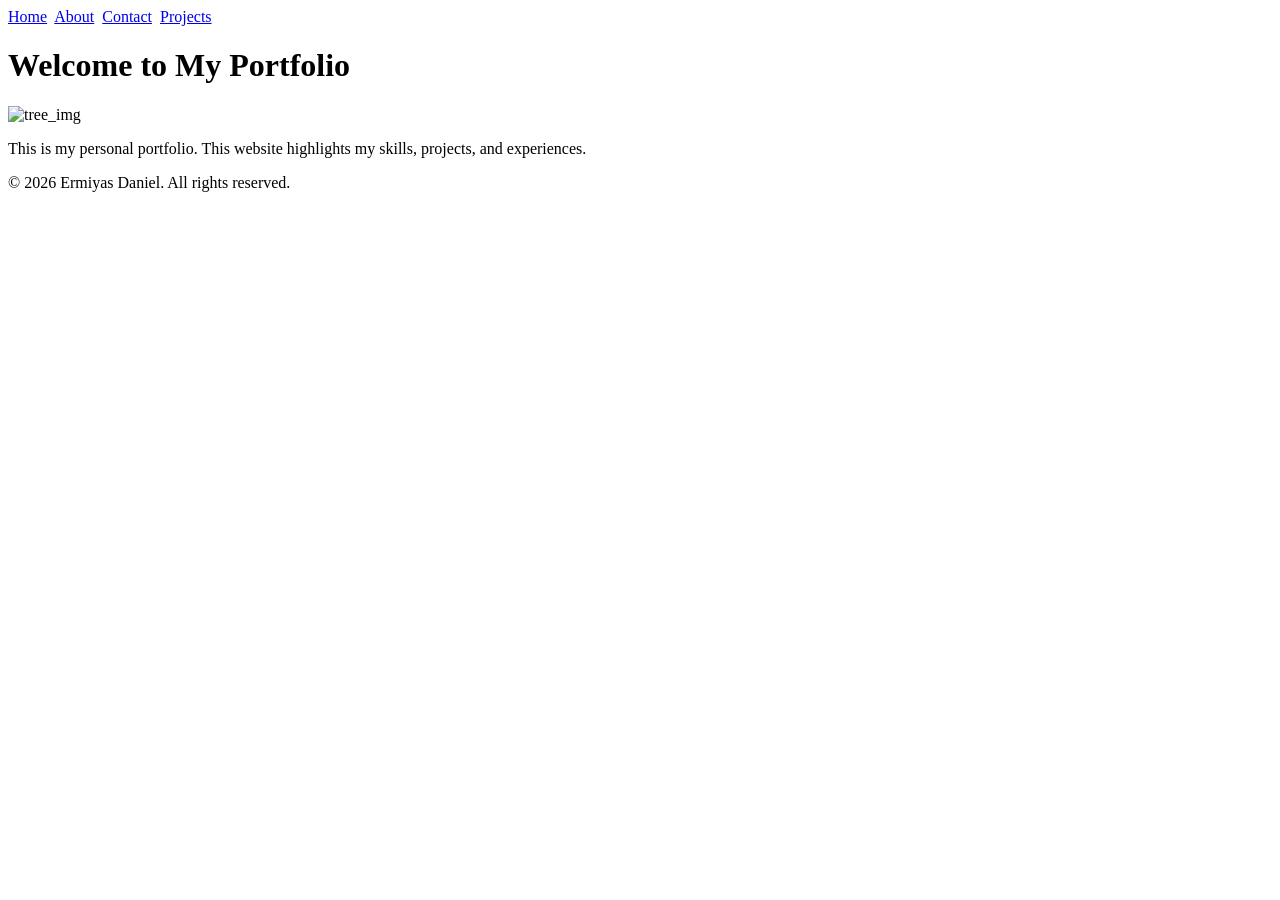
==== Home/landing/index.html @ 217bb87c "move all file to Home/Landing" ====
<!DOCTYPE html>
<html lang="en">
  <head>
    <meta charset="UTF-8" />
    <meta name="viewport" content="width=device-width, initial-scale=1.0" />
    <title>Personal Portfolio Website</title>
  </head>
  <body>
    <header>
      <nav>
        <a href="index.html">Home</a>&nbsp; <a href="about.html">About</a>&nbsp;
        <a href="contact.html">Contact</a>&nbsp;
        <a href="projects.html">Projects</a>
      </nav>
    </header>
    <main>
      <h1>Welcome to My Portfolio</h1>
      <img
        src="../images/download (22).jpeg"
        alt="tree_img"
        width="400px"
        height="200px"
      />
      <p>
        This is my personal portfolio. This website highlights my skills,
        projects, and experiences.
      </p>
    </main>
    <footer>
      <p>&copy; 2026 Ermiyas Daniel. All rights reserved.</p>
    </footer>
  </body>
</html>
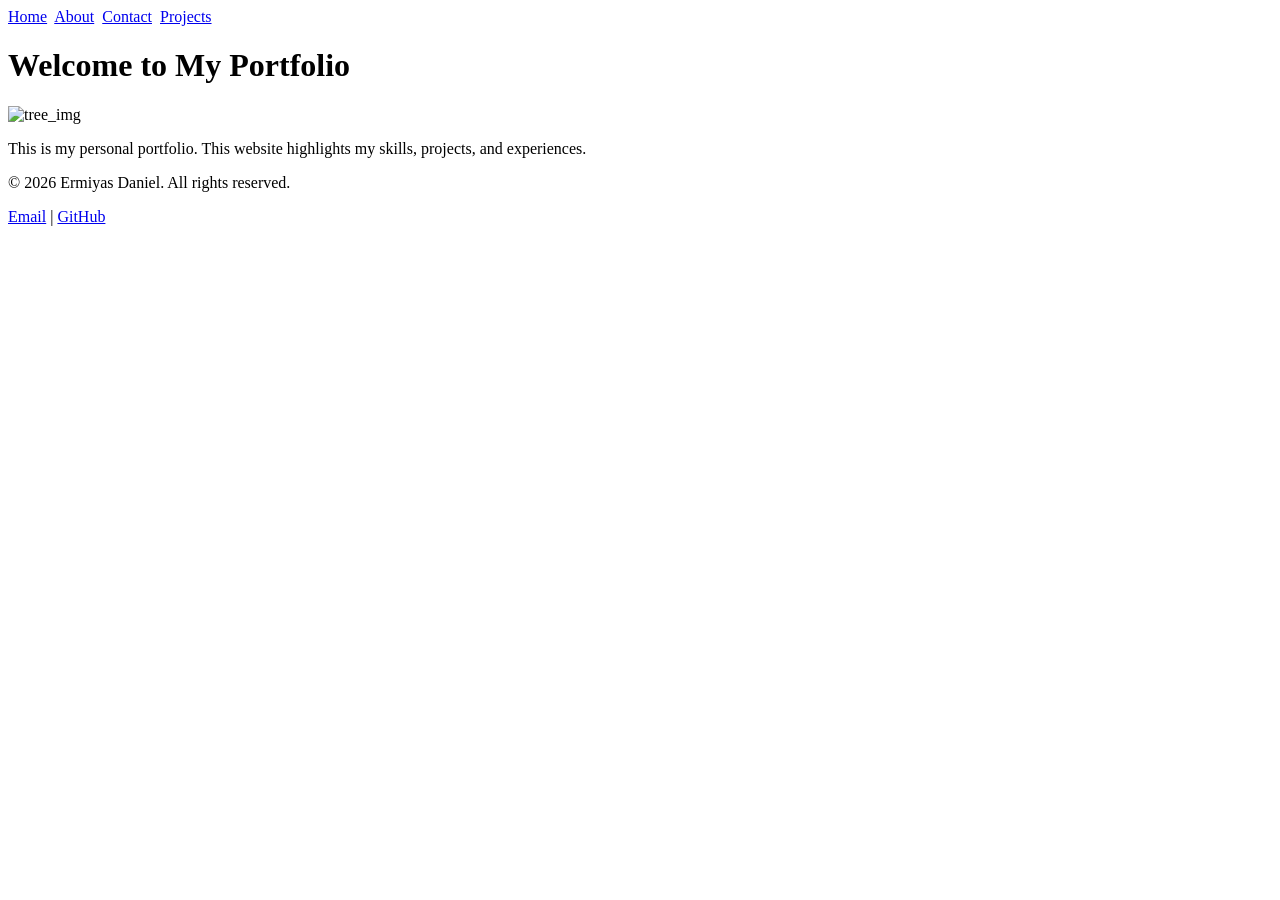
==== commit cda13368: "add image in html pages" ====
--- a/Home/landing/index.html
+++ b/Home/landing/index.html
@@ -16,7 +16,7 @@
     <main>
       <h1>Welcome to My Portfolio</h1>
       <img
-        src="../images/download (22).jpeg"
+        src="images/person-front-computer-working-html.jpg"
         alt="tree_img"
         width="400px"
         height="200px"
@@ -28,6 +28,14 @@
     </main>
     <footer>
       <p>&copy; 2026 Ermiyas Daniel. All rights reserved.</p>
+
+      <p>
+        <a href="mailto:ermiyasdaniel619@gmail.com">Email</a> |
+
+        <a href="https://github.com/ermiyasdaniel619volkswagon" target="_blank"
+          >GitHub</a
+        >
+      </p>
     </footer>
   </body>
 </html>
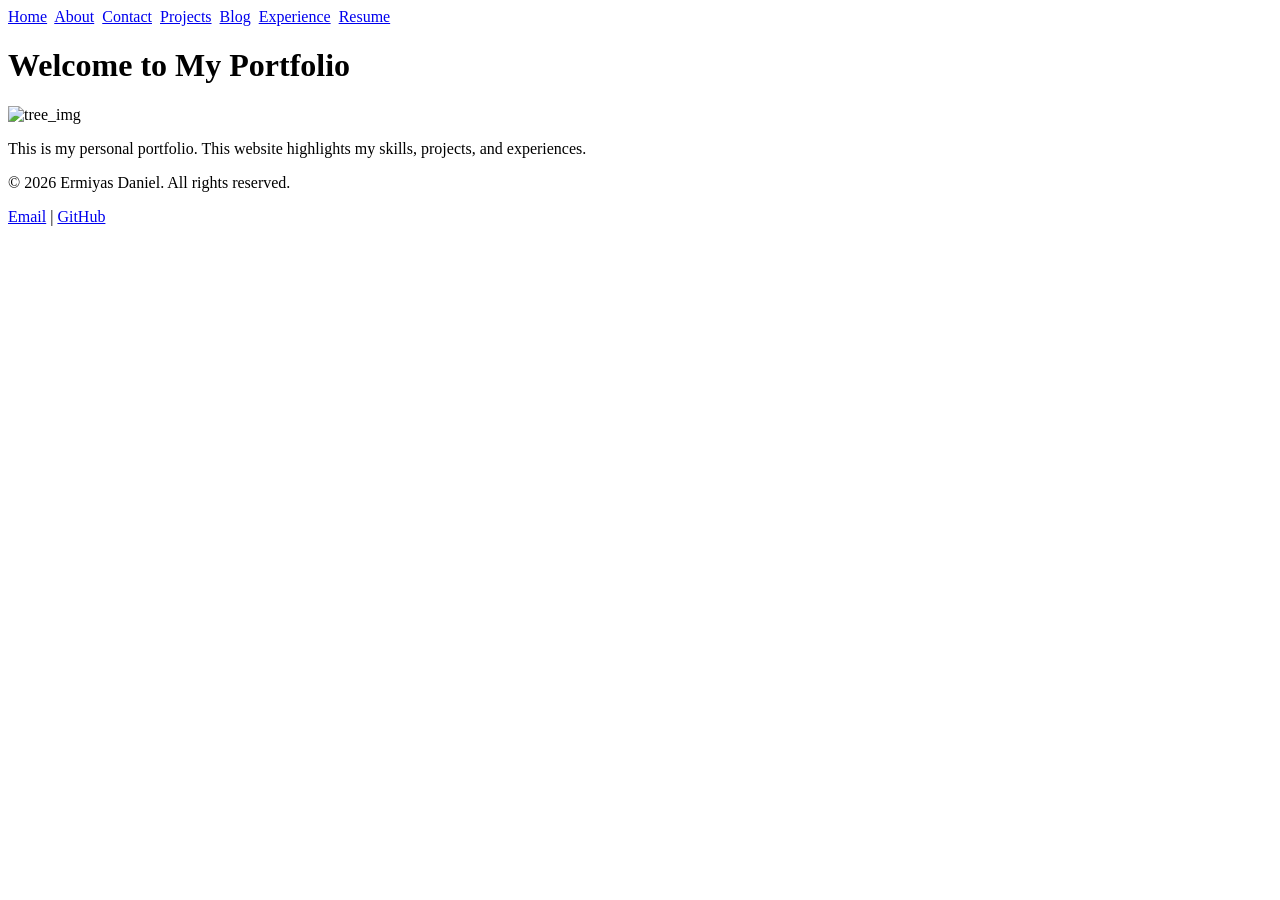
==== commit 4cb1524c: "add 3 additional pages to the Homme/Landing" ====
--- a/Home/landing/index.html
+++ b/Home/landing/index.html
@@ -10,7 +10,10 @@
       <nav>
         <a href="index.html">Home</a>&nbsp; <a href="about.html">About</a>&nbsp;
         <a href="contact.html">Contact</a>&nbsp;
-        <a href="projects.html">Projects</a>
+        <a href="projects.html">Projects</a>&nbsp;
+        <a href="blog.html">Blog</a>&nbsp;
+        <a href="experience.html">Experience</a>&nbsp;
+        <a href="resume.html">Resume</a>
       </nav>
     </header>
     <main>
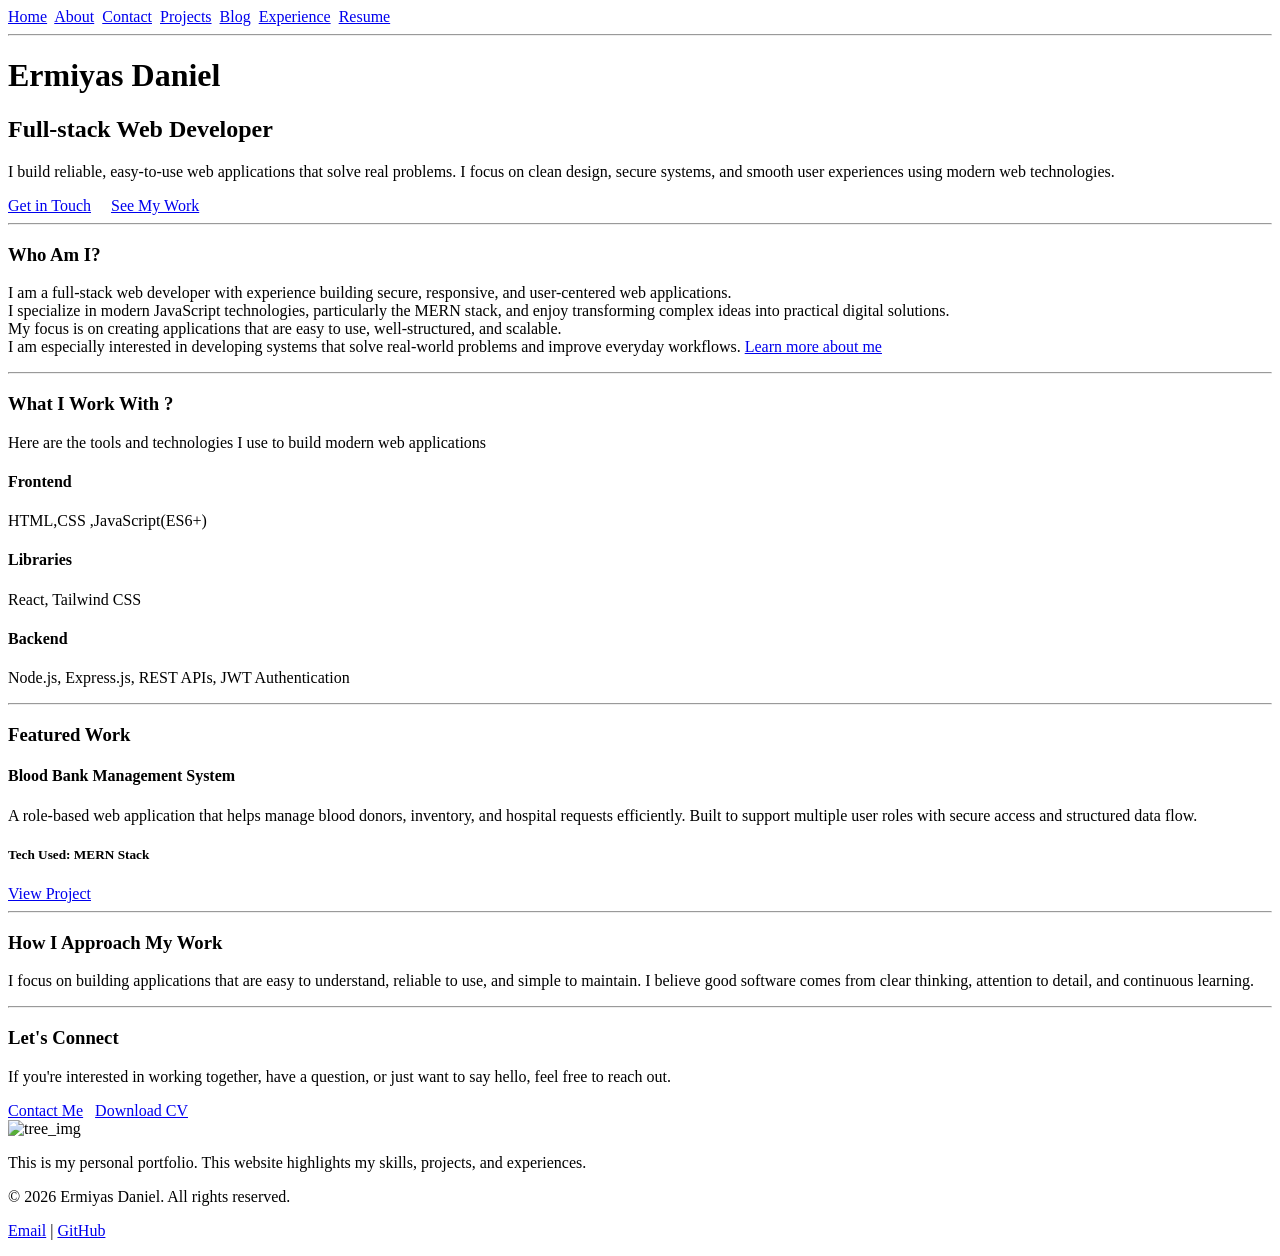
==== commit 0c6cf16b: "Update index.html with additional content for overall site overview" ====
--- a/Home/landing/index.html
+++ b/Home/landing/index.html
@@ -17,7 +17,83 @@
       </nav>
     </header>
     <main>
-      <h1>Welcome to My Portfolio</h1>
+      <hr />
+      <div>
+        <h1>Ermiyas Daniel</h1>
+        <h2>Full-stack Web Developer</h2>
+        <p>
+          I build reliable, easy-to-use web applications that solve real
+          problems. I focus on clean design, secure systems, and smooth user
+          experiences using modern web technologies.
+        </p>
+        <nav>
+          <a href="contact.html">Get in Touch</a> &nbsp; &nbsp;
+          <a href="projects.html">See My Work</a> <br />
+        </nav>
+      </div>
+      <hr />
+      <div>
+        <h3>Who Am I?</h3>
+        <p>
+          I am a full-stack web developer with experience building secure,
+          responsive, and user-centered web applications. <br />
+          I specialize in modern JavaScript technologies, particularly the MERN
+          stack, and enjoy transforming complex ideas into practical digital
+          solutions. <br />
+          My focus is on creating applications that are easy to use,
+          well-structured, and scalable. <br />
+          I am especially interested in developing systems that solve real-world
+          problems and improve everyday workflows.
+          <a href="about.html">Learn more about me </a>
+        </p>
+      </div>
+      <hr />
+      <div>
+        <h3>What I Work With ?</h3>
+        <p>
+          Here are the tools and technologies I use to build modern web
+          applications
+        </p>
+        <h4>Frontend</h4>
+        <p>HTML,CSS ,JavaScript(ES6+)</p>
+        <h4>Libraries</h4>
+        <p>React, Tailwind CSS</p>
+        <h4>Backend</h4>
+        <p>Node.js, Express.js, REST APIs, JWT Authentication</p>
+      </div>
+      <hr />
+      <div>
+        <h3>Featured Work</h3>
+        <h4>Blood Bank Management System</h4>
+        <p>
+          A role-based web application that helps manage blood donors,
+          inventory, and hospital requests efficiently. Built to support
+          multiple user roles with secure access and structured data flow.
+        </p>
+        <h5>Tech Used: MERN Stack</h5>
+        <a href="https://github.com/CarbonErmiyasdaniel/FINAL_PROJECT"
+          >View Project</a
+        >
+        <hr />
+      </div>
+      <div>
+        <h3>How I Approach My Work</h3>
+        <p>
+          I focus on building applications that are easy to understand, reliable
+          to use, and simple to maintain. I believe good software comes from
+          clear thinking, attention to detail, and continuous learning.
+        </p>
+      </div>
+      <hr />
+      <div>
+        <h3>Let's Connect</h3>
+        <p>
+          If you're interested in working together, have a question, or just
+          want to say hello, feel free to reach out.
+        </p>
+        <a href="contact.html">Contact Me</a> &nbsp;
+        <a href="#">Download CV</a>
+      </div>
       <img
         src="images/person-front-computer-working-html.jpg"
         alt="tree_img"
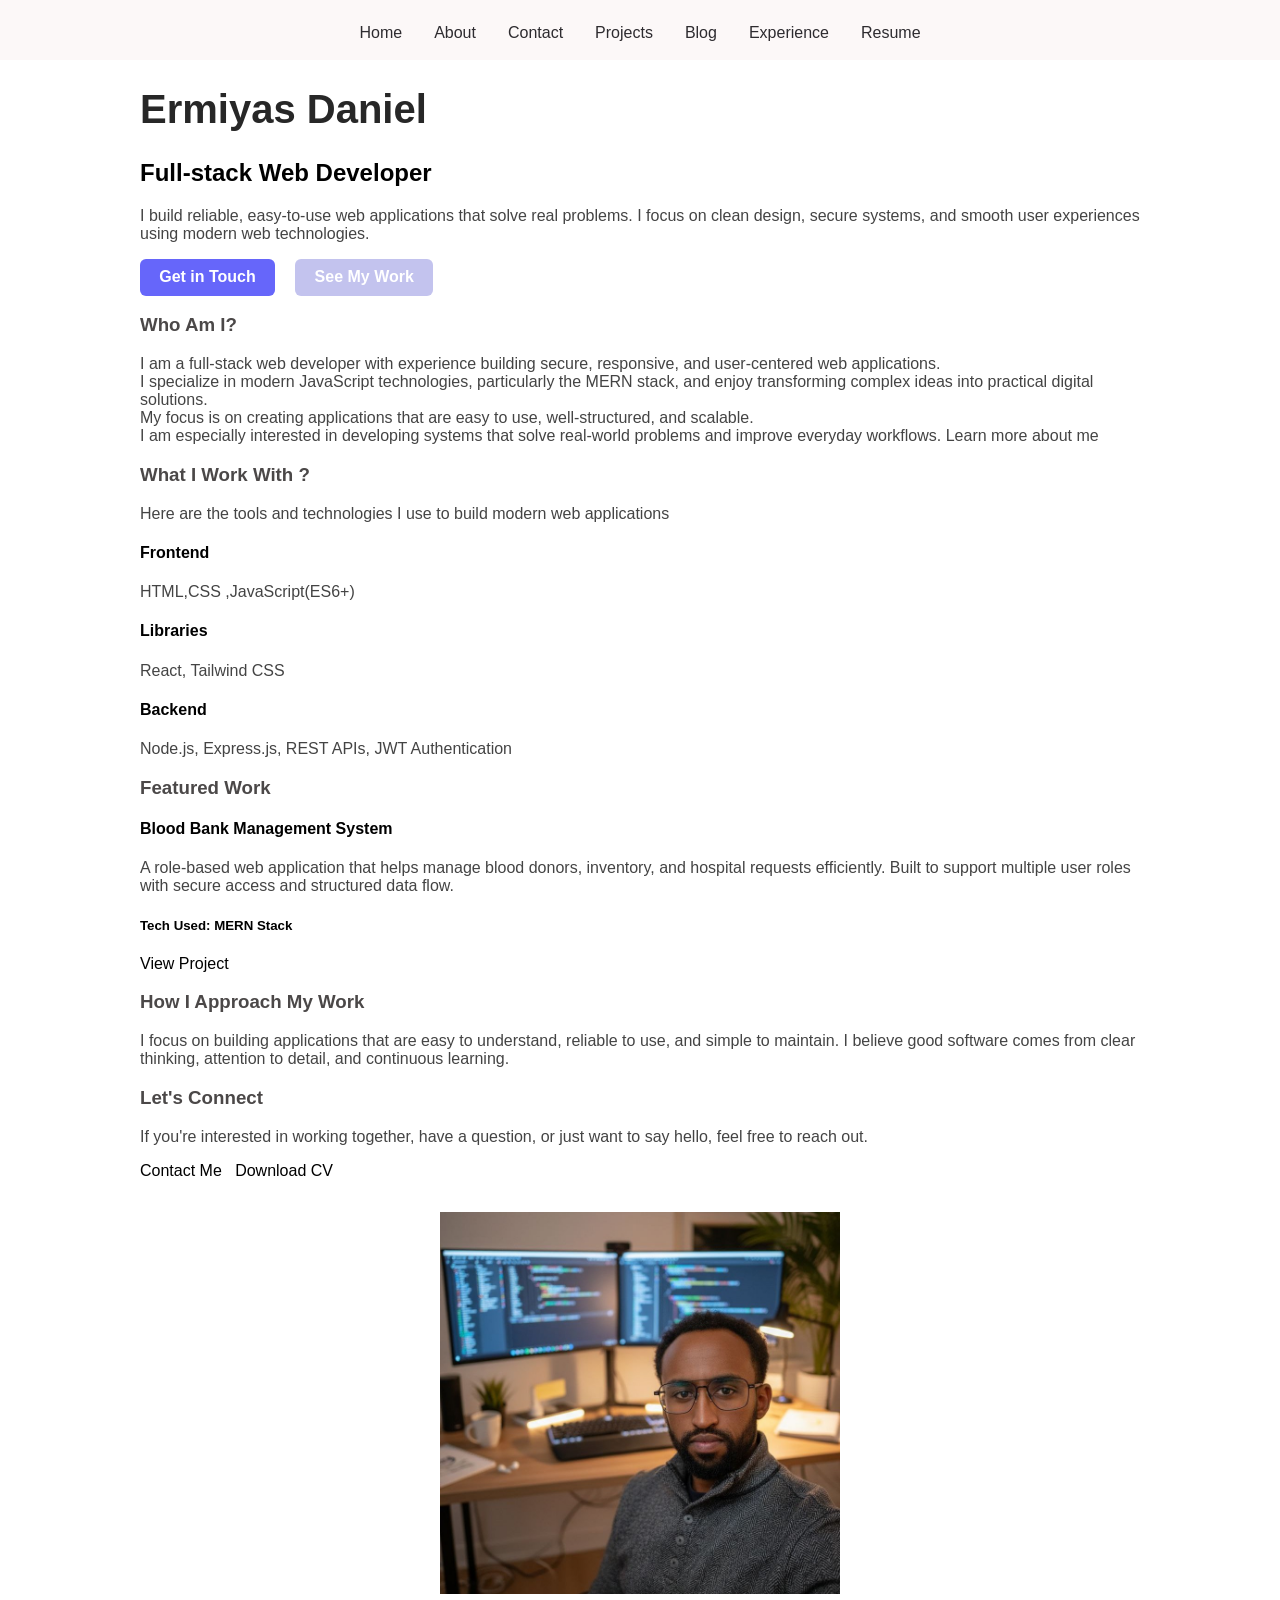
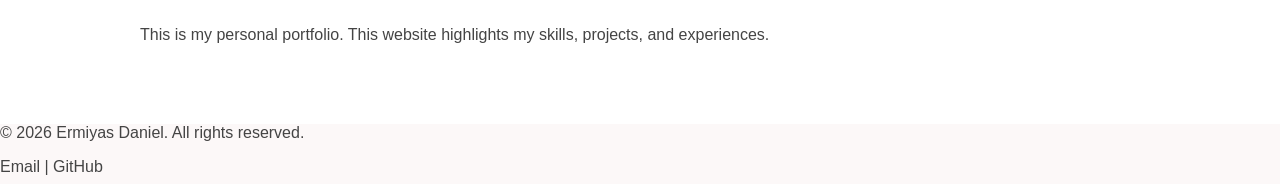
==== commit 729afe55: "style the pages  by give common style for the footer and header navigation" ====
--- a/Home/landing/index.html
+++ b/Home/landing/index.html
@@ -4,20 +4,21 @@
     <meta charset="UTF-8" />
     <meta name="viewport" content="width=device-width, initial-scale=1.0" />
     <title>Personal Portfolio Website</title>
+    <link rel="stylesheet" href="css/style.css" />
   </head>
   <body>
     <header>
-      <nav>
-        <a href="index.html">Home</a>&nbsp; <a href="about.html">About</a>&nbsp;
-        <a href="contact.html">Contact</a>&nbsp;
-        <a href="projects.html">Projects</a>&nbsp;
-        <a href="blog.html">Blog</a>&nbsp;
-        <a href="experience.html">Experience</a>&nbsp;
+      <nav class="nav-links">
+        <a href="index.html">Home</a>
+        <a href="about.html">About</a>
+        <a href="contact.html">Contact</a>
+        <a href="projects.html">Projects</a>
+        <a href="blog.html">Blog</a>
+        <a href="experience.html">Experience</a>
         <a href="resume.html">Resume</a>
       </nav>
     </header>
     <main>
-      <hr />
       <div>
         <h1>Ermiyas Daniel</h1>
         <h2>Full-stack Web Developer</h2>
@@ -27,11 +28,12 @@
           experiences using modern web technologies.
         </p>
         <nav>
-          <a href="contact.html">Get in Touch</a> &nbsp; &nbsp;
-          <a href="projects.html">See My Work</a> <br />
+          <a href="contact.html" class="btn btn-primary">Get in Touch</a>
+          <a href="projects.html" class="btn btn-secondary">See My Work</a>
+          <br />
         </nav>
       </div>
-      <hr />
+
       <div>
         <h3>Who Am I?</h3>
         <p>
@@ -47,7 +49,7 @@
           <a href="about.html">Learn more about me </a>
         </p>
       </div>
-      <hr />
+
       <div>
         <h3>What I Work With ?</h3>
         <p>
@@ -61,7 +63,7 @@
         <h4>Backend</h4>
         <p>Node.js, Express.js, REST APIs, JWT Authentication</p>
       </div>
-      <hr />
+
       <div>
         <h3>Featured Work</h3>
         <h4>Blood Bank Management System</h4>
@@ -74,7 +76,6 @@
         <a href="https://github.com/CarbonErmiyasdaniel/FINAL_PROJECT"
           >View Project</a
         >
-        <hr />
       </div>
       <div>
         <h3>How I Approach My Work</h3>
@@ -84,7 +85,7 @@
           clear thinking, attention to detail, and continuous learning.
         </p>
       </div>
-      <hr />
+
       <div>
         <h3>Let's Connect</h3>
         <p>
@@ -94,12 +95,14 @@
         <a href="contact.html">Contact Me</a> &nbsp;
         <a href="#">Download CV</a>
       </div>
+
       <img
-        src="images/person-front-computer-working-html.jpg"
+        src="assets/images/personal_pic.jpg"
         alt="tree_img"
         width="400px"
         height="200px"
       />
+
       <p>
         This is my personal portfolio. This website highlights my skills,
         projects, and experiences.
--- a/Home/landing/css/style.css
+++ b/Home/landing/css/style.css
@@ -0,0 +1,95 @@
+body {
+  font-family: Arial, sans-serif;
+  margin: 0;
+  padding: 0;
+}
+
+h1 {
+  font-size: 2.5rem;
+  color: #272727;
+}
+h2 {
+  font-size: 1.5rem;
+}
+h3 {
+  color: rgb(75, 72, 72);
+}
+p {
+  color: #444;
+}
+
+main {
+  max-width: 1000px;
+  margin: auto;
+  padding: 3rem;
+  padding-top: 60px;
+}
+img {
+  max-width: 100%;
+  height: auto;
+  display: block;
+  margin: 2rem auto;
+}
+
+a {
+  text-decoration: none;
+  color: inherit;
+}
+
+header {
+  position: fixed;
+  background-color: rgb(252, 248, 248);
+  width: 100%;
+  height: 60px;
+  justify-content: center;
+  text-align: center;
+}
+header nav {
+  max-width: 1000px;
+  margin: 0 auto;
+  padding: 1.5rem 2.5rem;
+  display: flex;
+  gap: 2rem;
+  justify-content: center;
+  text-align: center;
+}
+header nav a {
+  font-weight: 500;
+  color: rgb(45, 43, 47);
+}
+header nav a:hover {
+  color: aqua;
+}
+main nav a {
+  display: inline-block;
+  margin-right: 1rem;
+  font-weight: 600;
+  color: #0077cc;
+}
+.btn {
+  display: inline-block;
+  padding: 0.6rem 1.2rem;
+  border-radius: 6px;
+  font-weight: 600;
+  transition: background-color 0.2s ease, color 0.2s ease;
+}
+
+.btn-primary {
+  background-color: rgb(102, 102, 250);
+  color: #fff;
+}
+.btn-secondary {
+  background-color: rgb(195, 195, 238);
+  color: #fff;
+}
+.btn-primary:hover {
+  background-color: yellowgreen;
+}
+.btn-secondary:hover {
+  background-color: #fff;
+}
+footer {
+  background-color: rgb(252, 248, 248);
+  width: 100%;
+  height: 60px;
+}
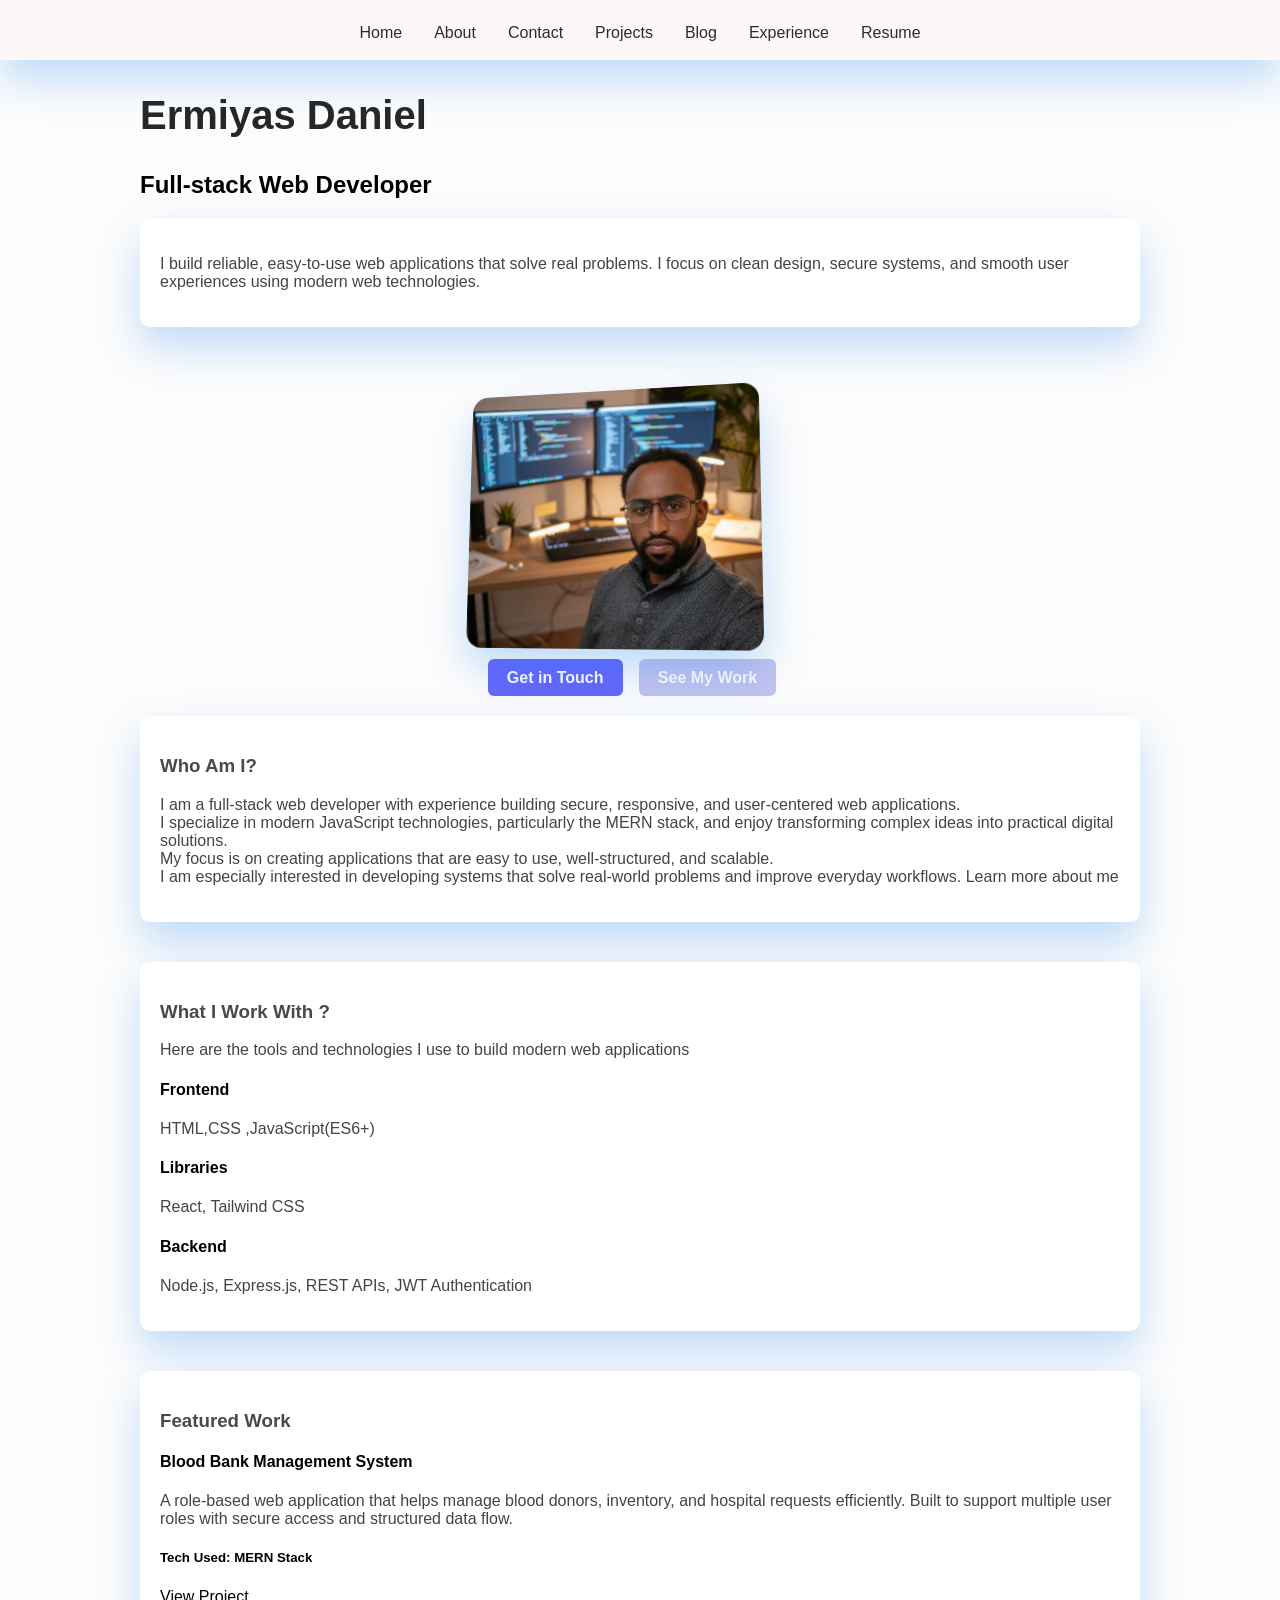
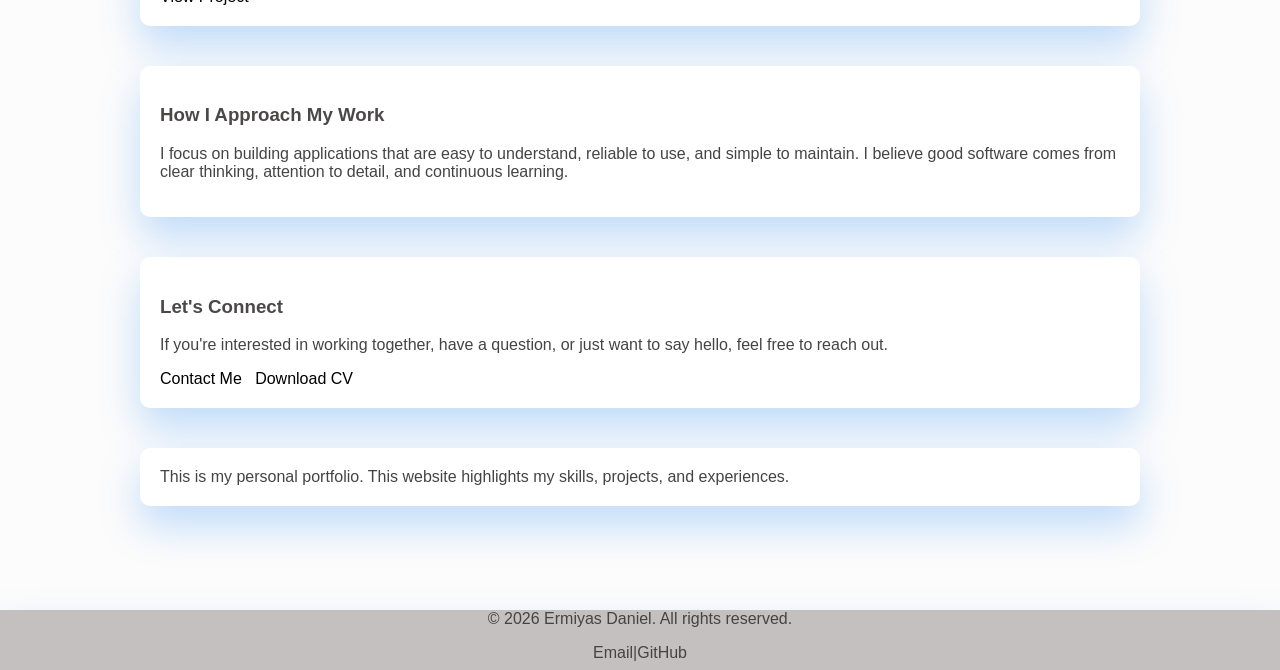
==== commit b61f5983: "add style to  about contact and index pages and add additional <div> tag for the asign css class in " ====
--- a/Home/landing/index.html
+++ b/Home/landing/index.html
@@ -19,22 +19,28 @@
       </nav>
     </header>
     <main>
-      <div>
-        <h1>Ermiyas Daniel</h1>
-        <h2>Full-stack Web Developer</h2>
-        <p>
-          I build reliable, easy-to-use web applications that solve real
-          problems. I focus on clean design, secure systems, and smooth user
-          experiences using modern web technologies.
-        </p>
-        <nav>
-          <a href="contact.html" class="btn btn-primary">Get in Touch</a>
-          <a href="projects.html" class="btn btn-secondary">See My Work</a>
-          <br />
-        </nav>
-      </div>
+      <section>
+        <div>
+          <h1>Ermiyas Daniel</h1>
+          <h2>Full-stack Web Developer</h2>
+          <div class="pharagrap">
+            <p>
+              I build reliable, easy-to-use web applications that solve real
+              problems. I focus on clean design, secure systems, and smooth user
+              experiences using modern web technologies.
+            </p>
+          </div>
+          <div class="hero-image container">
+            <img src="assets/images/personal_pic.jpg" alt="Profile photo" />
+          </div>
+          <nav class="button">
+            <a href="contact.html" class="btn btn-primary">Get in Touch</a>
+            <a href="projects.html" class="btn btn-secondary">See My Work</a>
+          </nav>
+        </div>
+      </section>
 
-      <div>
+      <div class="pharagrap">
         <h3>Who Am I?</h3>
         <p>
           I am a full-stack web developer with experience building secure,
@@ -50,7 +56,7 @@
         </p>
       </div>
 
-      <div>
+      <div class="pharagrap">
         <h3>What I Work With ?</h3>
         <p>
           Here are the tools and technologies I use to build modern web
@@ -64,7 +70,7 @@
         <p>Node.js, Express.js, REST APIs, JWT Authentication</p>
       </div>
 
-      <div>
+      <div class="pharagrap">
         <h3>Featured Work</h3>
         <h4>Blood Bank Management System</h4>
         <p>
@@ -77,7 +83,7 @@
           >View Project</a
         >
       </div>
-      <div>
+      <div class="pharagrap">
         <h3>How I Approach My Work</h3>
         <p>
           I focus on building applications that are easy to understand, reliable
@@ -86,7 +92,7 @@
         </p>
       </div>
 
-      <div>
+      <div class="pharagrap">
         <h3>Let's Connect</h3>
         <p>
           If you're interested in working together, have a question, or just
@@ -96,14 +102,7 @@
         <a href="#">Download CV</a>
       </div>
 
-      <img
-        src="assets/images/personal_pic.jpg"
-        alt="tree_img"
-        width="400px"
-        height="200px"
-      />
-
-      <p>
+      <p class="pharagrap">
         This is my personal portfolio. This website highlights my skills,
         projects, and experiences.
       </p>
--- a/Home/landing/css/style.css
+++ b/Home/landing/css/style.css
@@ -2,6 +2,7 @@
   font-family: Arial, sans-serif;
   margin: 0;
   padding: 0;
+  background-color: rgb(252, 252, 252);
 }
 
 h1 {
@@ -26,7 +27,6 @@
 }
 img {
   max-width: 100%;
-  height: auto;
   display: block;
   margin: 2rem auto;
 }
@@ -43,6 +43,8 @@
   height: 60px;
   justify-content: center;
   text-align: center;
+  z-index: 1000;
+  box-shadow: 0 20px 40px rgba(15, 125, 243, 0.25);
 }
 header nav {
   max-width: 1000px;
@@ -56,8 +58,10 @@
 header nav a {
   font-weight: 500;
   color: rgb(45, 43, 47);
+  background-color: rgb(252, 248, 248);
 }
 header nav a:hover {
+  box-shadow: 0 20px 40px rgba(105, 198, 238, 0.941);
   color: aqua;
 }
 main nav a {
@@ -83,13 +87,115 @@
   color: #fff;
 }
 .btn-primary:hover {
-  background-color: yellowgreen;
+  background-color: rgb(69, 165, 233);
 }
 .btn-secondary:hover {
-  background-color: #fff;
+  background-color: rgb(69, 165, 233);
 }
 footer {
-  background-color: rgb(252, 248, 248);
+  background-color: rgb(197, 192, 192);
   width: 100%;
   height: 60px;
-}
+  box-shadow: 0 20px 40px rgba(15, 125, 243, 0.25);
+}
+footer p {
+  text-align: center;
+  justify-content: center;
+  display: flex;
+}
+.container {
+  perspective: 800px;
+}
+
+.hero-image img {
+  width: 300px;
+  height: 260px;
+  object-fit: cover;
+  border-radius: 16px;
+  transform: translate3d(-30px, 20px, 0) rotateX(8deg) rotateY(-12deg);
+  transition: transform 0.6s ease;
+  box-shadow: 0 20px 40px rgba(15, 125, 243, 0.25);
+}
+
+.hero-image img:hover {
+  transform: translate3d(0, 0, 80px) rotateX(0deg) rotateY(0deg);
+  cursor: pointer;
+  box-shadow: 0 20px 40px rgba(0, 255, 255, 0.6);
+}
+
+.pharagrap {
+  box-shadow: 0 20px 40px rgba(15, 125, 243, 0.25);
+  padding: 20px;
+  border-radius: 10px;
+  margin-bottom: 40px;
+  background-color: #fff;
+  transform: translate3d(0, 0, 0) rotateX(0) rotateY(0deg);
+  transition: transform 0.6s ease;
+}
+.pharagrap:hover {
+  box-shadow: 0 20px 40px rgba(0, 255, 255, 0.6);
+  transform: translate3d(10px, -20px, 0) rotateX(3deg) rotateY(3deg);
+  transition: transform 0.6s ease;
+}
+.pharagrap h3:hover {
+  color: #0077cc;
+}
+.button {
+  align-items: center;
+  justify-content: center;
+  margin-bottom: 20px;
+  display: flex;
+  margin-top: 10px;
+}
+.images_on_about {
+  display: flex;
+  justify-content: center;
+  text-align: center;
+}
+.images_on_about img {
+  width: 300px;
+  height: 260px;
+  object-fit: cover;
+  border-radius: 16px;
+  box-shadow: 0 20px 40px rgba(15, 125, 243, 0.25);
+}
+.Frontend_tool_image {
+  display: flex;
+  align-items: center;
+  justify-content: center;
+}
+.Frontend_tool_image img {
+  width: 800px;
+  height: 360px;
+}
+.input_form {
+  align-items: center;
+  display: flex;
+  justify-content: center;
+  border: none;
+}
+.input_form form .box {
+  width: 400px;
+  height: 25px;
+  background: wheat;
+  border: none;
+  border-radius: 75px;
+  text-align: center;
+  box-shadow: 0 20px 40px rgba(62, 152, 249, 0.004);
+}
+.button_contact_submit {
+  display: flex;
+  align-items: center;
+  justify-content: center;
+}
+.button_contact_submit button {
+  background-color: #0077cc;
+  border: none;
+  color: white;
+  width: 130px;
+  height: 50px;
+  border-radius: 10px;
+}
+.button_contact_submit button:hover {
+  box-shadow: 0 20px 40px rgba(2, 64, 130, 0.25);
+}
